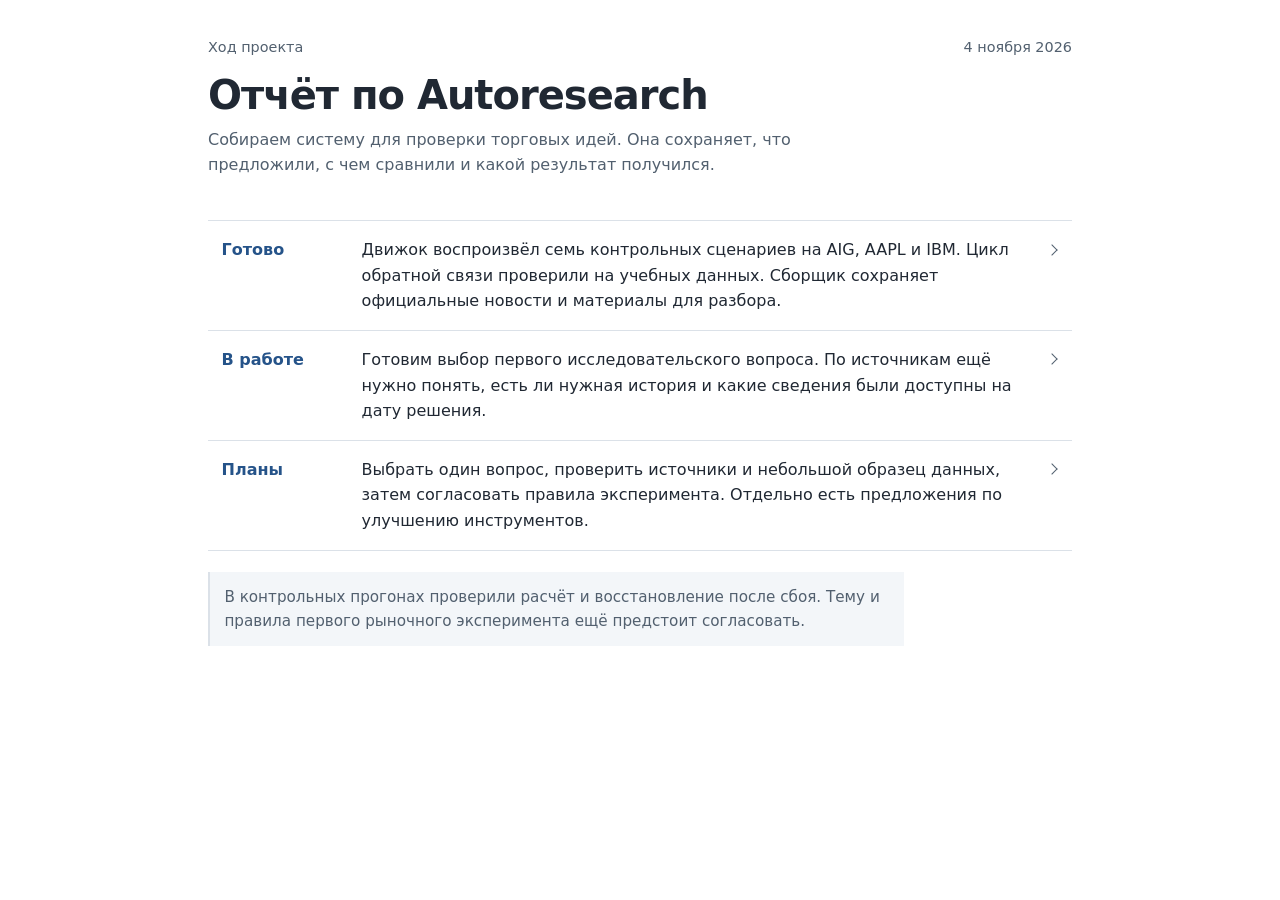
==== index.html @ c6eba5ab "Publish Autoresearch project report" ====
<!doctype html>
<html lang="ru">
<head>
  <meta charset="utf-8">
  <meta name="robots" content="noindex">
  <meta name="color-scheme" content="only light">
  <meta name="viewport" content="width=device-width, initial-scale=1">
  <title>Отчёт по Autoresearch | Autoresearch</title>
  <link rel="stylesheet" href="report.css?v=3">
</head>
<body>
  <header>
    <div class="wrap">
      <div class="masthead"><span>Ход проекта</span><time datetime="2026-11-04">4 ноября 2026</time></div>
      <h1>Отчёт по Autoresearch</h1>
      <p>Собираем систему для проверки торговых идей. Она сохраняет, что предложили, с чем сравнили и какой результат получился.</p>
    </div>
  </header>

  <main class="wrap">
    <nav class="overview" aria-label="Разделы отчёта">
      <a class="overview-row" href="done/index.html">
        <strong>Готово</strong>
        <span>Движок воспроизвёл семь контрольных сценариев на AIG, AAPL и IBM. Цикл обратной связи проверили на учебных данных. Сборщик сохраняет официальные новости и материалы для разбора.</span>
        <span class="chevron" aria-hidden="true"></span>
      </a>
      <a class="overview-row" href="in-progress/index.html">
        <strong>В работе</strong>
        <span>Готовим выбор первого исследовательского вопроса. По источникам ещё нужно понять, есть ли нужная история и какие сведения были доступны на дату решения.</span>
        <span class="chevron" aria-hidden="true"></span>
      </a>
      <a class="overview-row" href="plans/index.html">
        <strong>Планы</strong>
        <span>Выбрать один вопрос, проверить источники и небольшой образец данных, затем согласовать правила эксперимента. Отдельно есть предложения по улучшению инструментов.</span>
        <span class="chevron" aria-hidden="true"></span>
      </a>
    </nav>
    <p class="note">В контрольных прогонах проверили расчёт и восстановление после сбоя. Тему и правила первого рыночного эксперимента ещё предстоит согласовать.</p>
  </main>
</body>
</html>
---- report.css ----
:root {
  --ink: #202833;
  --muted: #52606f;
  --line: #dbe1e8;
  --link: #255389;
  --paper: #fff;
  --wash: #f3f6f9;
  color-scheme: only light;
  font-family: "Segoe UI", system-ui, sans-serif;
  color: var(--ink);
  background: var(--paper);
}

* { box-sizing: border-box; }
body {
  margin: 0;
  min-height: 100vh;
  background-color: var(--paper);
  color: var(--ink);
  font-size: 1rem;
  line-height: 1.6;
}
.wrap {
  width: min(100% - 3rem, 54rem);
  margin-inline: auto;
  background-color: var(--paper);
}

header .wrap { padding-block: 2.25rem 1.4rem; }
.masthead {
  display: flex;
  align-items: baseline;
  justify-content: space-between;
  flex-wrap: wrap;
  gap: .25rem 1rem;
  color: var(--muted);
  font-size: .9rem;
}
h1, h2, h3, p { margin: 0; }
h1 {
  margin-block: .8rem .55rem;
  font-size: clamp(1.8rem, 4.6vw, 2.5rem);
  line-height: 1.15;
  letter-spacing: -.025em;
}
header p { max-width: 66ch; color: var(--muted); }

a { color: var(--link); text-underline-offset: .19em; }
a:hover { text-decoration-thickness: .12em; }
a:focus-visible, summary:focus-visible { outline: 2px solid var(--link); outline-offset: 3px; }
nav.wrap {
  display: flex;
  flex-wrap: wrap;
  gap: .45rem 1.4rem;
  border-block: 1px solid var(--line);
  padding-block: .7rem;
}
nav [aria-current="page"] { color: var(--ink); font-weight: 700; text-decoration: none; }

main { padding-block: 1.25rem 2rem; }
main p { max-width: 72ch; }
/* Older overview copies use a board and lanes with the same content. */
:is(.overview, .board) { border-block: 1px solid var(--line); }
:is(.overview-row, .board > .lane) {
  position: relative;
  display: grid;
  grid-template-columns: 7.5rem minmax(0, 1fr) .65rem;
  align-items: start;
  gap: .25rem 1.25rem;
  padding: 1rem .85rem;
  color: var(--ink);
  text-decoration: none;
}
.overview-row + .overview-row, .board > .lane + .lane { border-top: 1px solid var(--line); }
.overview-row:hover, .overview-row:focus-visible { background: var(--wash); }
.overview-row:focus-visible { z-index: 1; outline-offset: -2px; }
.overview-row strong, .board > .lane > a { color: var(--link); font-weight: 700; }
.overview-row:hover strong { text-decoration: underline; text-underline-offset: .2em; }
.chevron {
  width: .5rem;
  height: .5rem;
  margin-top: .52rem;
  border-top: 1.5px solid var(--muted);
  border-right: 1.5px solid var(--muted);
  transform: rotate(45deg);
}
.note {
  margin-top: 1.35rem;
  padding: .8rem .9rem;
  border-left: 2px solid var(--line);
  background: var(--wash);
  color: var(--muted);
  font-size: .95rem;
}

.section + .section { margin-top: 1.7rem; }
h2 {
  border-bottom: 1px solid var(--line);
  padding-bottom: .45rem;
  margin-bottom: .85rem;
  font-size: 1.28rem;
  line-height: 1.3;
}
h3 { margin-bottom: .2rem; font-size: 1.07rem; line-height: 1.35; }
.item + .item { margin-top: 1.15rem; }
details { margin-top: .32rem; color: var(--muted); font-size: .92rem; }
summary { width: fit-content; cursor: pointer; color: var(--link); }
details p { margin-block: .4rem; overflow-wrap: anywhere; }
.steps { margin-block: .65rem 0; padding-inline-start: 1.5rem; }
.steps li { padding-inline-start: .35rem; }
.steps li + li { margin-top: .9rem; }
.steps li::marker { color: var(--muted); font-weight: 600; }
footer { border-top: 1px solid var(--line); padding-block: .8rem 1.5rem; color: var(--muted); font-size: .9rem; }

@media (max-width: 36rem) {
  .wrap { width: calc(100% - 2rem); }
  header .wrap { padding-top: 1.3rem; }
  :is(.overview-row, .board > .lane) { grid-template-columns: minmax(0, 1fr) .65rem; padding-inline: .6rem; }
  .overview-row strong { grid-column: 1; }
  .overview-row span:not(.chevron), .board > .lane > p { grid-column: 1; grid-row: 2; }
  .chevron { grid-column: 2; grid-row: 1; }
}

@media print {
  :root { color: #000; }
  .wrap { width: 100%; }
  header .wrap { padding-block: .25rem .75rem; }
  nav.wrap, footer { display: none; }
  .item, .overview-row, .steps li { break-inside: avoid; }
}
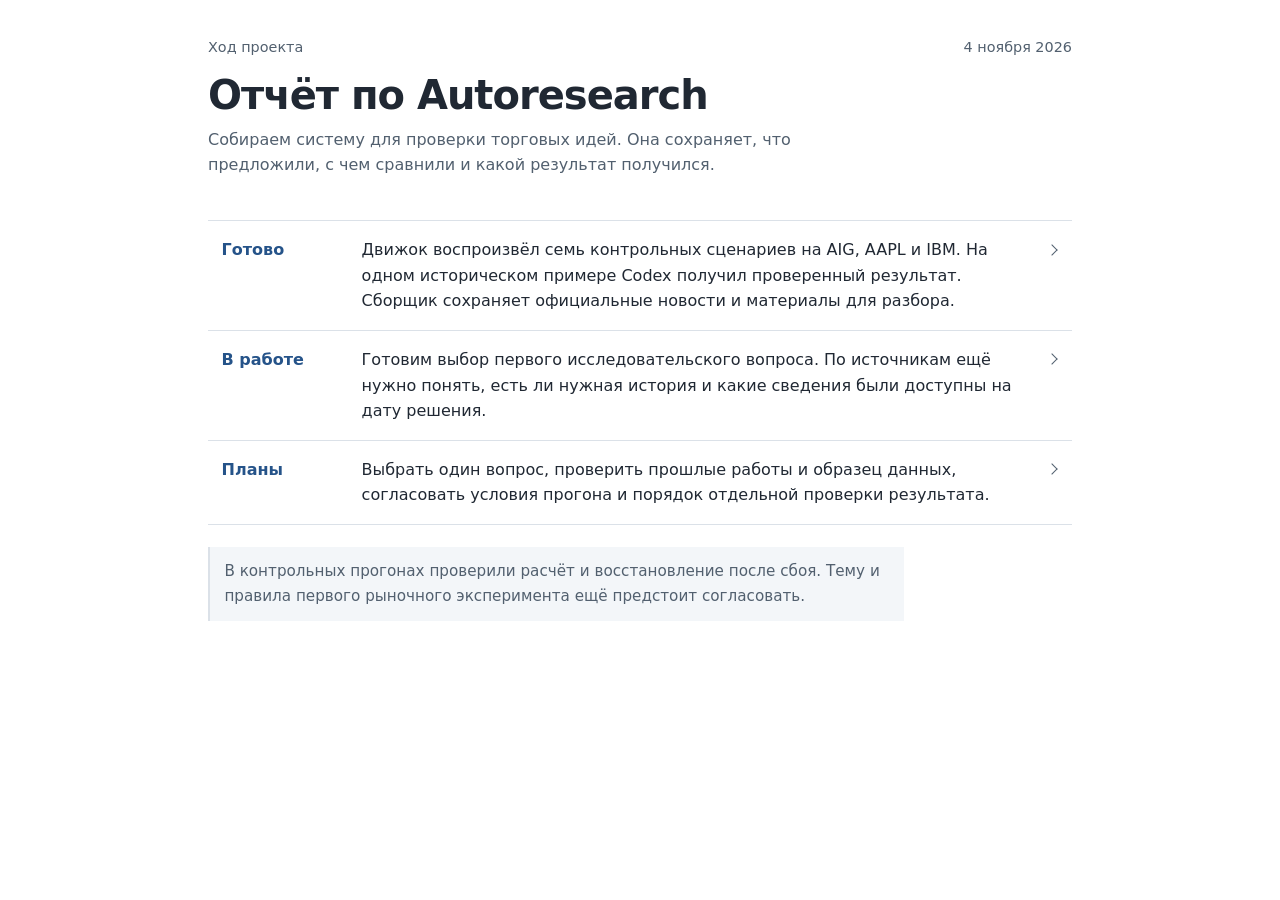
==== commit 71989f89: "Expand research plans and report the verified AIG run" ====
--- a/index.html
+++ b/index.html
@@ -6,7 +6,7 @@
   <meta name="color-scheme" content="only light">
   <meta name="viewport" content="width=device-width, initial-scale=1">
   <title>Отчёт по Autoresearch | Autoresearch</title>
-  <link rel="stylesheet" href="report.css?v=3">
+  <link rel="stylesheet" href="report.css?v=4">
 </head>
 <body>
   <header>
@@ -21,7 +21,7 @@
     <nav class="overview" aria-label="Разделы отчёта">
       <a class="overview-row" href="done/index.html">
         <strong>Готово</strong>
-        <span>Движок воспроизвёл семь контрольных сценариев на AIG, AAPL и IBM. Цикл обратной связи проверили на учебных данных. Сборщик сохраняет официальные новости и материалы для разбора.</span>
+        <span>Движок воспроизвёл семь контрольных сценариев на AIG, AAPL и IBM. На одном историческом примере Codex получил проверенный результат. Сборщик сохраняет официальные новости и материалы для разбора.</span>
         <span class="chevron" aria-hidden="true"></span>
       </a>
       <a class="overview-row" href="in-progress/index.html">
@@ -31,7 +31,7 @@
       </a>
       <a class="overview-row" href="plans/index.html">
         <strong>Планы</strong>
-        <span>Выбрать один вопрос, проверить источники и небольшой образец данных, затем согласовать правила эксперимента. Отдельно есть предложения по улучшению инструментов.</span>
+        <span>Выбрать один вопрос, проверить прошлые работы и образец данных, согласовать условия прогона и порядок отдельной проверки результата.</span>
         <span class="chevron" aria-hidden="true"></span>
       </a>
     </nav>
--- a/report.css
+++ b/report.css
@@ -110,6 +110,10 @@
 .steps li { padding-inline-start: .35rem; }
 .steps li + li { margin-top: .9rem; }
 .steps li::marker { color: var(--muted); font-weight: 600; }
+.step-result { margin-top: .3rem; color: var(--muted); font-size: .94rem; }
+.section-intro { margin-bottom: .85rem; color: var(--muted); }
+.questions { max-width: 72ch; margin-block: .55rem .7rem; padding-inline-start: 1.3rem; }
+.questions li + li { margin-top: .35rem; }
 footer { border-top: 1px solid var(--line); padding-block: .8rem 1.5rem; color: var(--muted); font-size: .9rem; }
 
 @media (max-width: 36rem) {
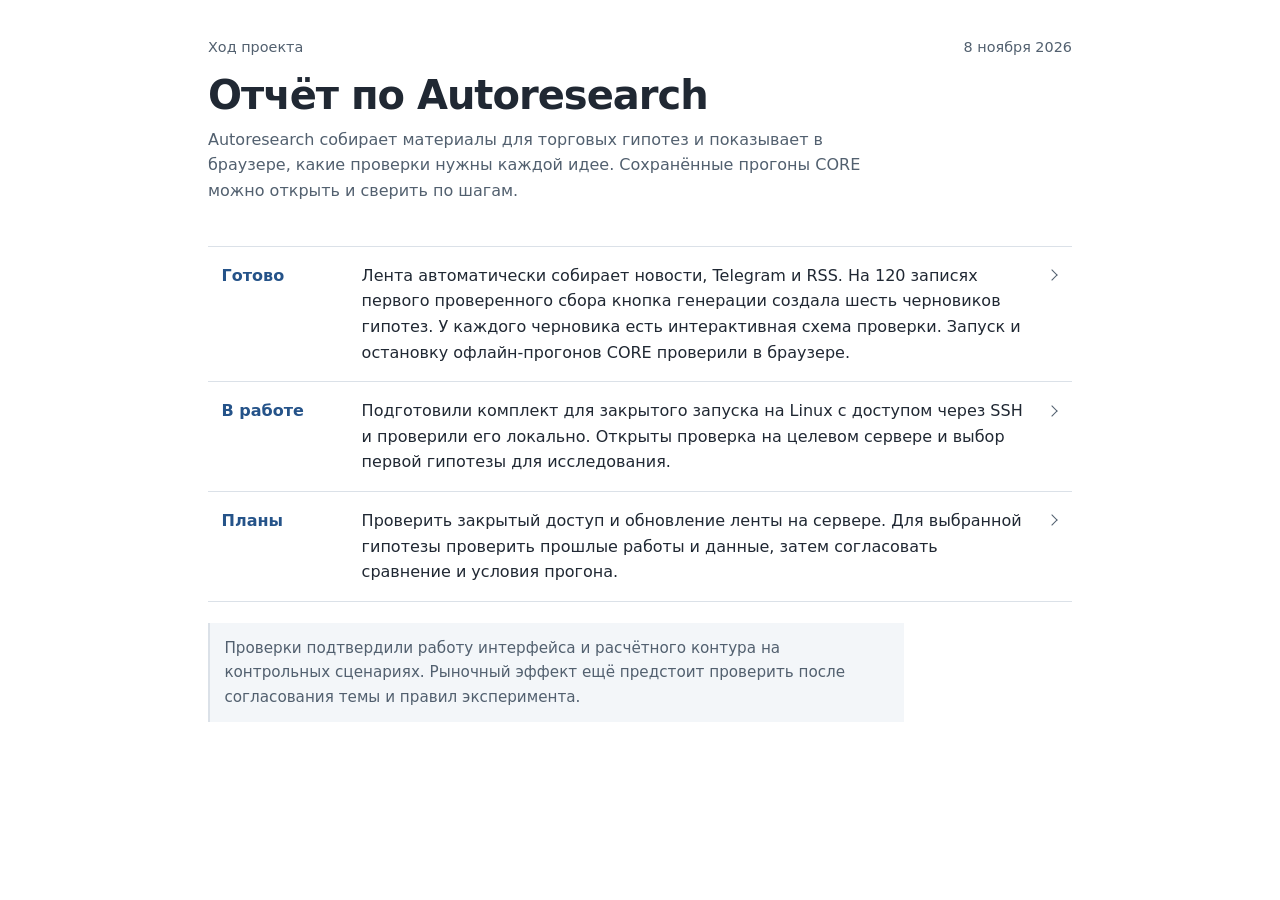
==== commit ce48dab9: "Update Autoresearch project progress report" ====
--- a/index.html
+++ b/index.html
@@ -11,9 +11,9 @@
 <body>
   <header>
     <div class="wrap">
-      <div class="masthead"><span>Ход проекта</span><time datetime="2026-11-04">4 ноября 2026</time></div>
+      <div class="masthead"><span>Ход проекта</span><time datetime="2026-11-08">8 ноября 2026</time></div>
       <h1>Отчёт по Autoresearch</h1>
-      <p>Собираем систему для проверки торговых идей. Она сохраняет, что предложили, с чем сравнили и какой результат получился.</p>
+      <p>Autoresearch собирает материалы для торговых гипотез и показывает в браузере, какие проверки нужны каждой идее. Сохранённые прогоны CORE можно открыть и сверить по шагам.</p>
     </div>
   </header>
 
@@ -21,21 +21,21 @@
     <nav class="overview" aria-label="Разделы отчёта">
       <a class="overview-row" href="done/index.html">
         <strong>Готово</strong>
-        <span>Движок воспроизвёл семь контрольных сценариев на AIG, AAPL и IBM. На одном историческом примере Codex получил проверенный результат. Сборщик сохраняет официальные новости и материалы для разбора.</span>
+        <span>Лента автоматически собирает новости, Telegram и RSS. На 120 записях первого проверенного сбора кнопка генерации создала шесть черновиков гипотез. У каждого черновика есть интерактивная схема проверки. Запуск и остановку офлайн-прогонов CORE проверили в браузере.</span>
         <span class="chevron" aria-hidden="true"></span>
       </a>
       <a class="overview-row" href="in-progress/index.html">
         <strong>В работе</strong>
-        <span>Готовим выбор первого исследовательского вопроса. По источникам ещё нужно понять, есть ли нужная история и какие сведения были доступны на дату решения.</span>
+        <span>Подготовили комплект для закрытого запуска на Linux с доступом через SSH и проверили его локально. Открыты проверка на целевом сервере и выбор первой гипотезы для исследования.</span>
         <span class="chevron" aria-hidden="true"></span>
       </a>
       <a class="overview-row" href="plans/index.html">
         <strong>Планы</strong>
-        <span>Выбрать один вопрос, проверить прошлые работы и образец данных, согласовать условия прогона и порядок отдельной проверки результата.</span>
+        <span>Проверить закрытый доступ и обновление ленты на сервере. Для выбранной гипотезы проверить прошлые работы и данные, затем согласовать сравнение и условия прогона.</span>
         <span class="chevron" aria-hidden="true"></span>
       </a>
     </nav>
-    <p class="note">В контрольных прогонах проверили расчёт и восстановление после сбоя. Тему и правила первого рыночного эксперимента ещё предстоит согласовать.</p>
+    <p class="note">Проверки подтвердили работу интерфейса и расчётного контура на контрольных сценариях. Рыночный эффект ещё предстоит проверить после согласования темы и правил эксперимента.</p>
   </main>
 </body>
 </html>
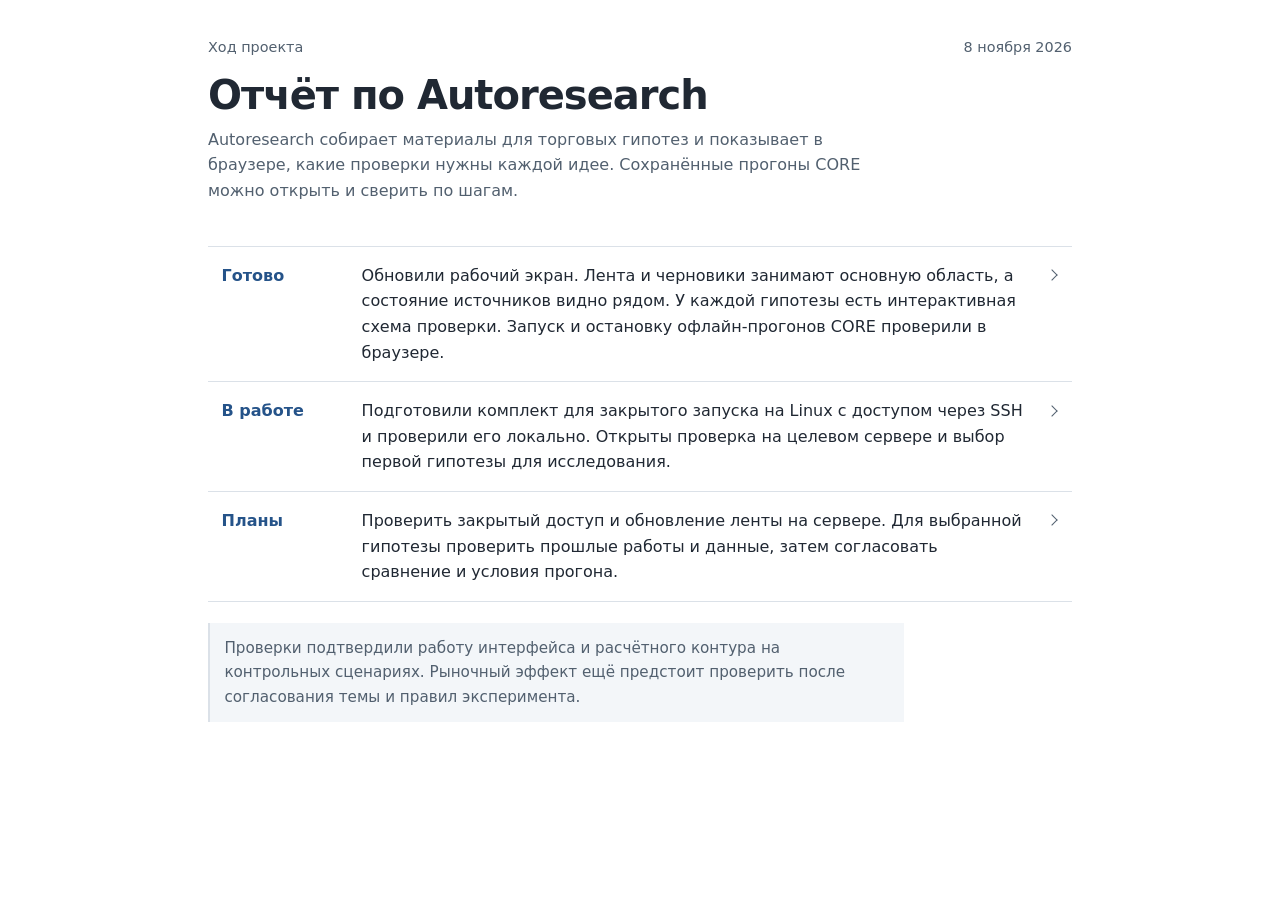
==== commit 83aa8d81: "Report the redesigned Autoresearch research desk" ====
--- a/index.html
+++ b/index.html
@@ -21,7 +21,7 @@
     <nav class="overview" aria-label="Разделы отчёта">
       <a class="overview-row" href="done/index.html">
         <strong>Готово</strong>
-        <span>Лента автоматически собирает новости, Telegram и RSS. На 120 записях первого проверенного сбора кнопка генерации создала шесть черновиков гипотез. У каждого черновика есть интерактивная схема проверки. Запуск и остановку офлайн-прогонов CORE проверили в браузере.</span>
+        <span>Обновили рабочий экран. Лента и черновики занимают основную область, а состояние источников видно рядом. У каждой гипотезы есть интерактивная схема проверки. Запуск и остановку офлайн-прогонов CORE проверили в браузере.</span>
         <span class="chevron" aria-hidden="true"></span>
       </a>
       <a class="overview-row" href="in-progress/index.html">
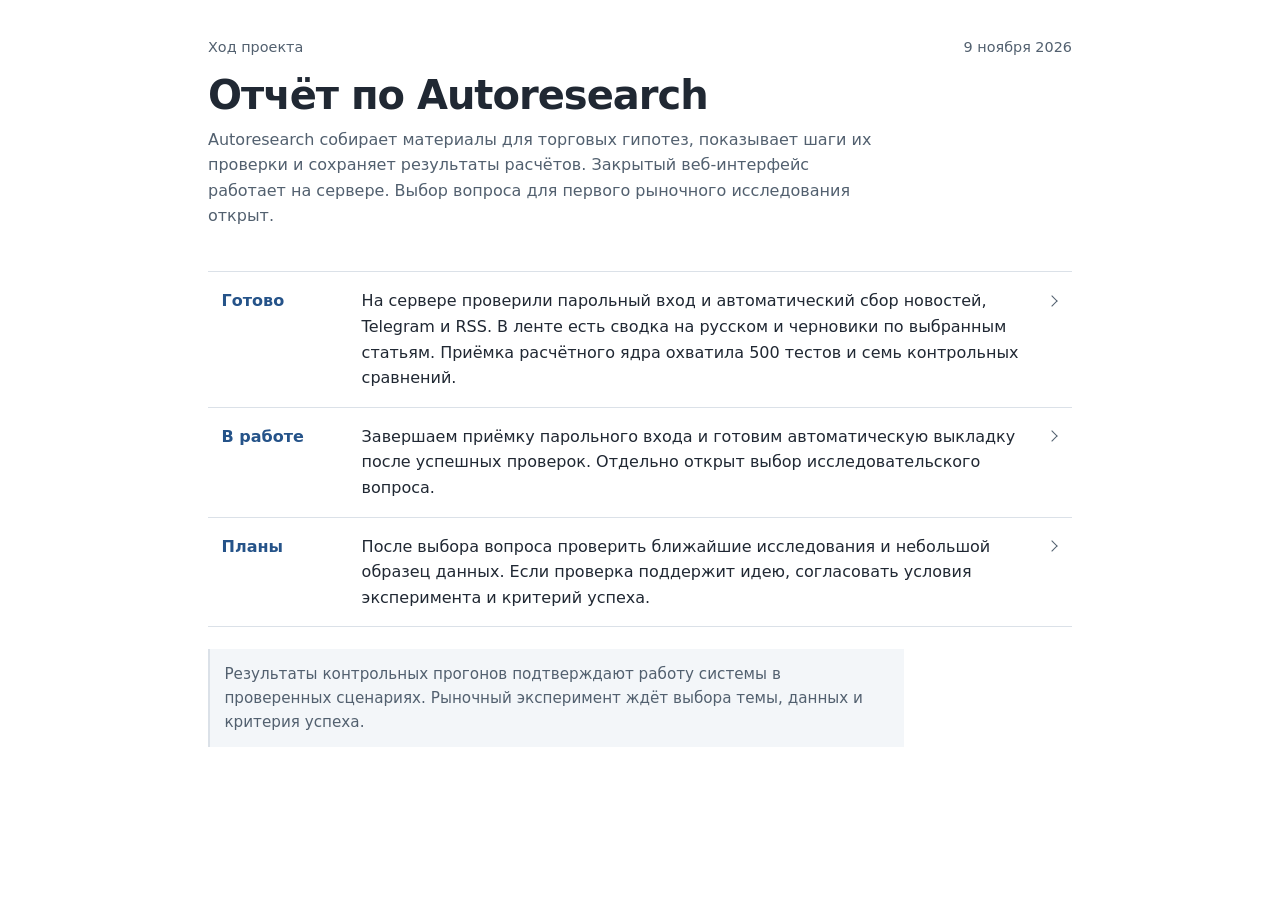
==== commit f138cf70: "Refresh the Autoresearch management report" ====
--- a/index.html
+++ b/index.html
@@ -11,9 +11,9 @@
 <body>
   <header>
     <div class="wrap">
-      <div class="masthead"><span>Ход проекта</span><time datetime="2026-11-08">8 ноября 2026</time></div>
+      <div class="masthead"><span>Ход проекта</span><time datetime="2026-11-09">9 ноября 2026</time></div>
       <h1>Отчёт по Autoresearch</h1>
-      <p>Autoresearch собирает материалы для торговых гипотез и показывает в браузере, какие проверки нужны каждой идее. Сохранённые прогоны CORE можно открыть и сверить по шагам.</p>
+      <p>Autoresearch собирает материалы для торговых гипотез, показывает шаги их проверки и сохраняет результаты расчётов. Закрытый веб-интерфейс работает на сервере. Выбор вопроса для первого рыночного исследования открыт.</p>
     </div>
   </header>
 
@@ -21,21 +21,21 @@
     <nav class="overview" aria-label="Разделы отчёта">
       <a class="overview-row" href="done/index.html">
         <strong>Готово</strong>
-        <span>Обновили рабочий экран. Лента и черновики занимают основную область, а состояние источников видно рядом. У каждой гипотезы есть интерактивная схема проверки. Запуск и остановку офлайн-прогонов CORE проверили в браузере.</span>
+        <span>На сервере проверили парольный вход и автоматический сбор новостей, Telegram и RSS. В ленте есть сводка на русском и черновики по выбранным статьям. Приёмка расчётного ядра охватила 500 тестов и семь контрольных сравнений.</span>
         <span class="chevron" aria-hidden="true"></span>
       </a>
       <a class="overview-row" href="in-progress/index.html">
         <strong>В работе</strong>
-        <span>Подготовили комплект для закрытого запуска на Linux с доступом через SSH и проверили его локально. Открыты проверка на целевом сервере и выбор первой гипотезы для исследования.</span>
+        <span>Завершаем приёмку парольного входа и готовим автоматическую выкладку после успешных проверок. Отдельно открыт выбор исследовательского вопроса.</span>
         <span class="chevron" aria-hidden="true"></span>
       </a>
       <a class="overview-row" href="plans/index.html">
         <strong>Планы</strong>
-        <span>Проверить закрытый доступ и обновление ленты на сервере. Для выбранной гипотезы проверить прошлые работы и данные, затем согласовать сравнение и условия прогона.</span>
+        <span>После выбора вопроса проверить ближайшие исследования и небольшой образец данных. Если проверка поддержит идею, согласовать условия эксперимента и критерий успеха.</span>
         <span class="chevron" aria-hidden="true"></span>
       </a>
     </nav>
-    <p class="note">Проверки подтвердили работу интерфейса и расчётного контура на контрольных сценариях. Рыночный эффект ещё предстоит проверить после согласования темы и правил эксперимента.</p>
+    <p class="note">Результаты контрольных прогонов подтверждают работу системы в проверенных сценариях. Рыночный эксперимент ждёт выбора темы, данных и критерия успеха.</p>
   </main>
 </body>
 </html>
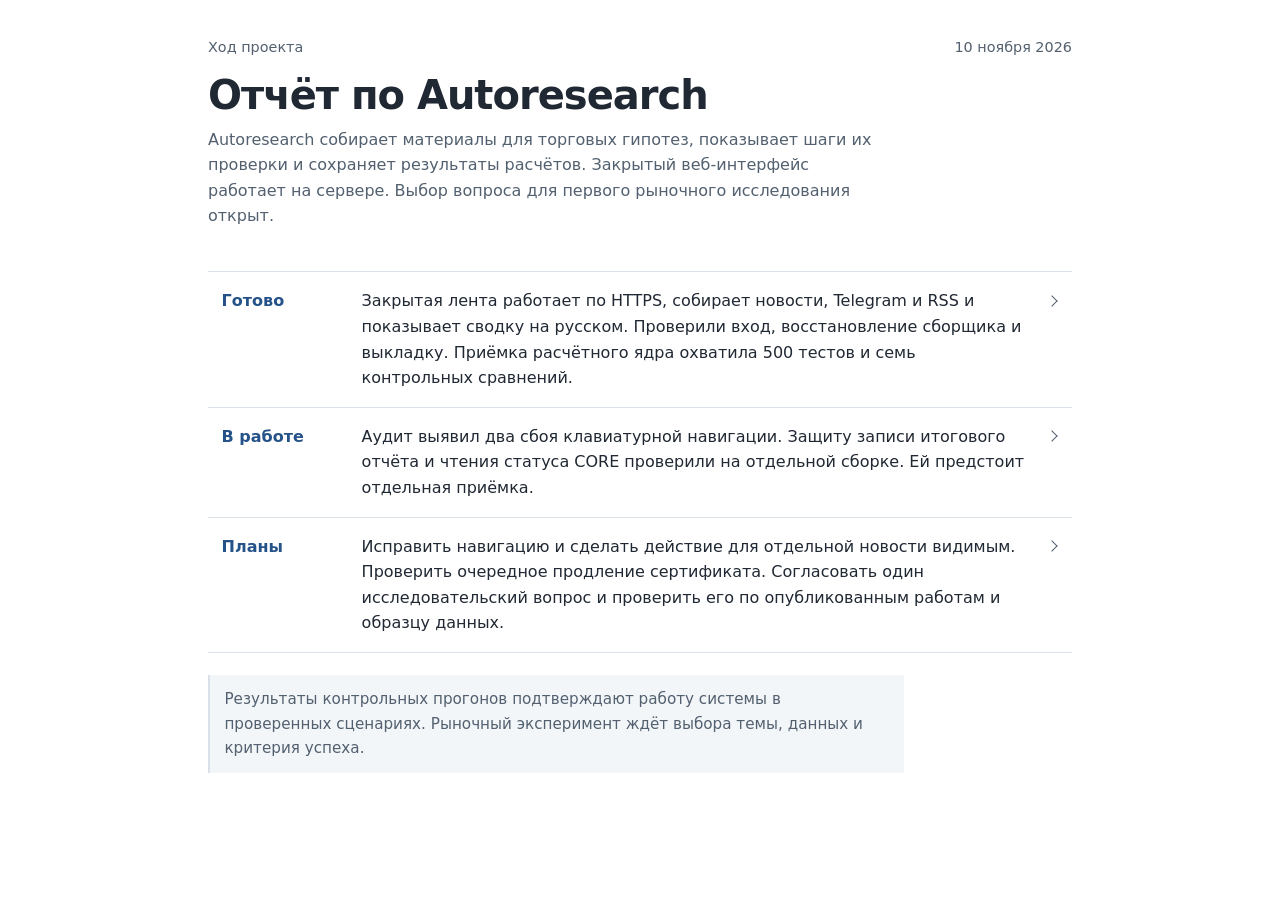
==== commit 547d7f33: "Refresh completed work and next steps for the project report" ====
--- a/index.html
+++ b/index.html
@@ -11,7 +11,7 @@
 <body>
   <header>
     <div class="wrap">
-      <div class="masthead"><span>Ход проекта</span><time datetime="2026-11-09">9 ноября 2026</time></div>
+      <div class="masthead"><span>Ход проекта</span><time datetime="2026-11-10">10 ноября 2026</time></div>
       <h1>Отчёт по Autoresearch</h1>
       <p>Autoresearch собирает материалы для торговых гипотез, показывает шаги их проверки и сохраняет результаты расчётов. Закрытый веб-интерфейс работает на сервере. Выбор вопроса для первого рыночного исследования открыт.</p>
     </div>
@@ -21,17 +21,17 @@
     <nav class="overview" aria-label="Разделы отчёта">
       <a class="overview-row" href="done/index.html">
         <strong>Готово</strong>
-        <span>На сервере проверили парольный вход и автоматический сбор новостей, Telegram и RSS. В ленте есть сводка на русском и черновики по выбранным статьям. Приёмка расчётного ядра охватила 500 тестов и семь контрольных сравнений.</span>
+        <span>Закрытая лента работает по HTTPS, собирает новости, Telegram и RSS и показывает сводку на русском. Проверили вход, восстановление сборщика и выкладку. Приёмка расчётного ядра охватила 500 тестов и семь контрольных сравнений.</span>
         <span class="chevron" aria-hidden="true"></span>
       </a>
       <a class="overview-row" href="in-progress/index.html">
         <strong>В работе</strong>
-        <span>Завершаем приёмку парольного входа и готовим автоматическую выкладку после успешных проверок. Отдельно открыт выбор исследовательского вопроса.</span>
+        <span>Аудит выявил два сбоя клавиатурной навигации. Защиту записи итогового отчёта и чтения статуса CORE проверили на отдельной сборке. Ей предстоит отдельная приёмка.</span>
         <span class="chevron" aria-hidden="true"></span>
       </a>
       <a class="overview-row" href="plans/index.html">
         <strong>Планы</strong>
-        <span>После выбора вопроса проверить ближайшие исследования и небольшой образец данных. Если проверка поддержит идею, согласовать условия эксперимента и критерий успеха.</span>
+        <span>Исправить навигацию и сделать действие для отдельной новости видимым. Проверить очередное продление сертификата. Согласовать один исследовательский вопрос и проверить его по опубликованным работам и образцу данных.</span>
         <span class="chevron" aria-hidden="true"></span>
       </a>
     </nav>
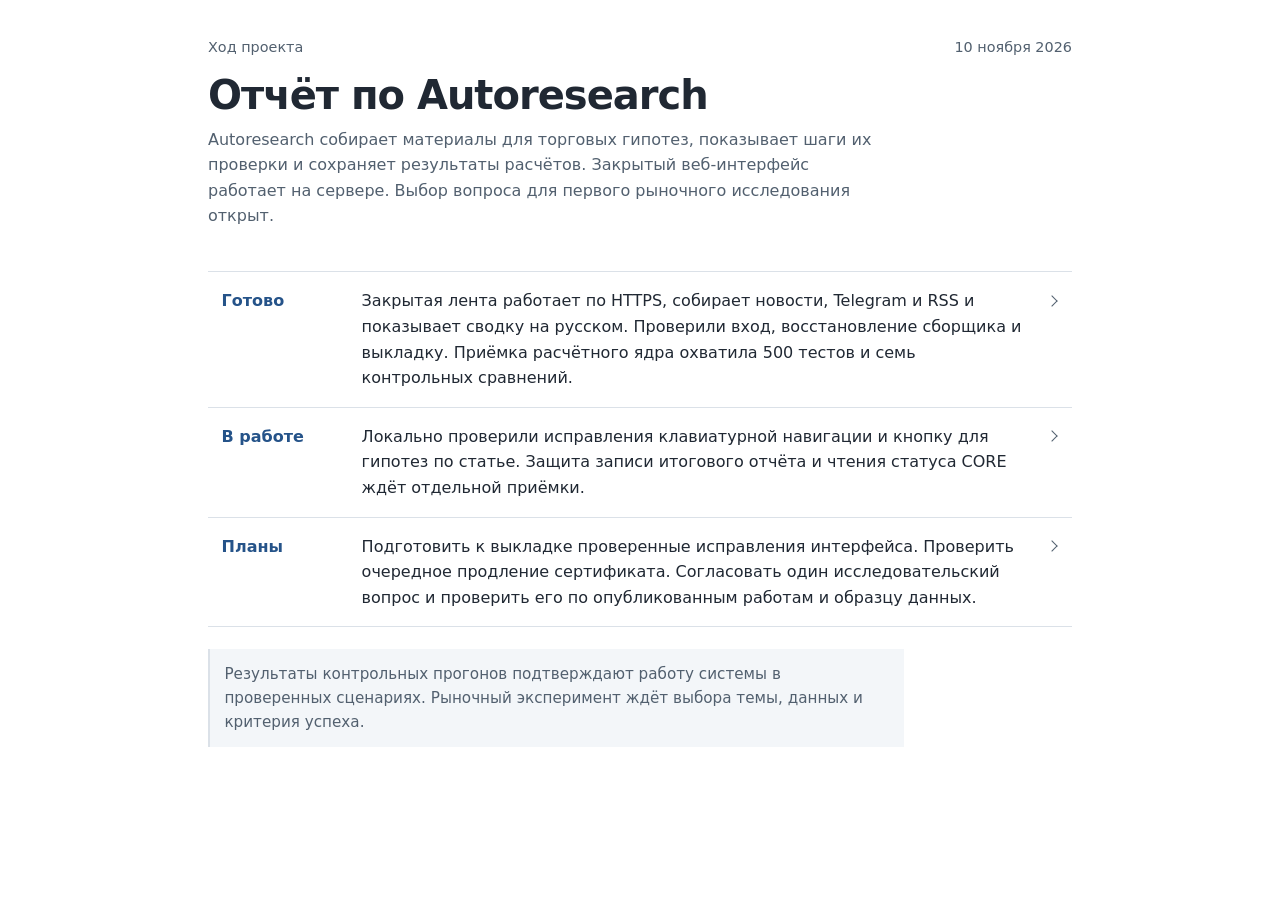
==== commit 70173300: "Record locally verified keyboard and article action fixes" ====
--- a/index.html
+++ b/index.html
@@ -26,12 +26,12 @@
       </a>
       <a class="overview-row" href="in-progress/index.html">
         <strong>В работе</strong>
-        <span>Аудит выявил два сбоя клавиатурной навигации. Защиту записи итогового отчёта и чтения статуса CORE проверили на отдельной сборке. Ей предстоит отдельная приёмка.</span>
+        <span>Локально проверили исправления клавиатурной навигации и кнопку для гипотез по статье. Защита записи итогового отчёта и чтения статуса CORE ждёт отдельной приёмки.</span>
         <span class="chevron" aria-hidden="true"></span>
       </a>
       <a class="overview-row" href="plans/index.html">
         <strong>Планы</strong>
-        <span>Исправить навигацию и сделать действие для отдельной новости видимым. Проверить очередное продление сертификата. Согласовать один исследовательский вопрос и проверить его по опубликованным работам и образцу данных.</span>
+        <span>Подготовить к выкладке проверенные исправления интерфейса. Проверить очередное продление сертификата. Согласовать один исследовательский вопрос и проверить его по опубликованным работам и образцу данных.</span>
         <span class="chevron" aria-hidden="true"></span>
       </a>
     </nav>
